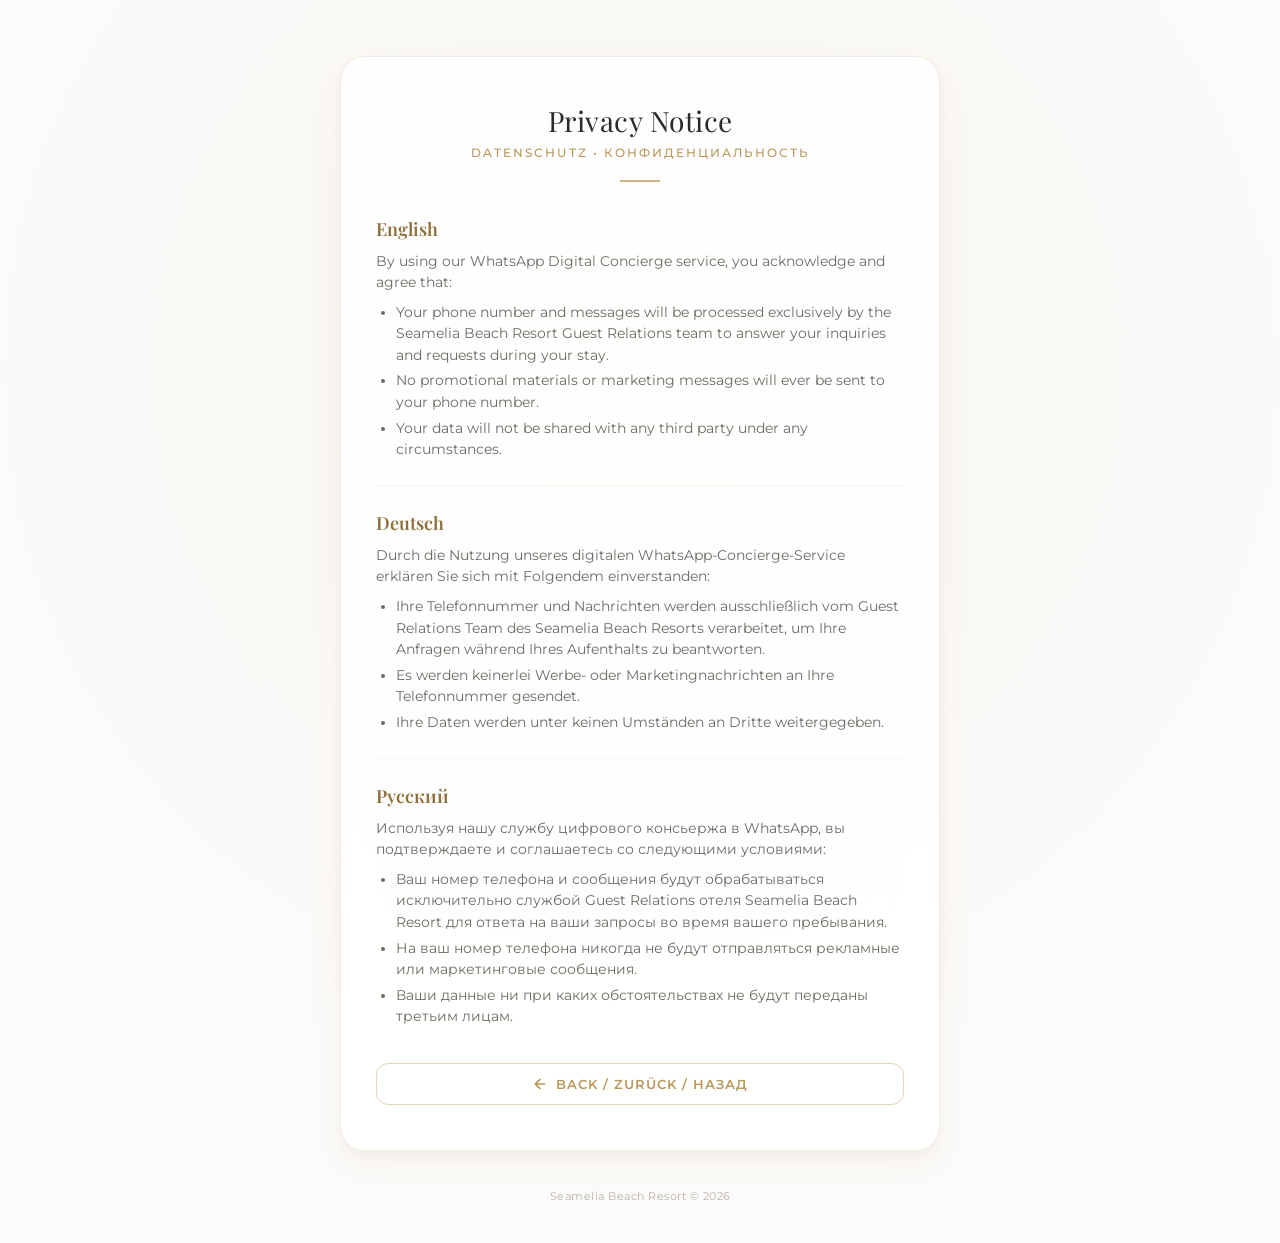
==== privacy.html @ d129071a "Add files via upload" ====
<!DOCTYPE html>
<html lang="en">
<head>
    <meta charset="UTF-8">
    <meta name="viewport" content="width=device-width, initial-scale=1.0">
    <meta name="robots" content="noindex, follow">
    <title>Privacy Notice | Seamelia Beach Resort</title>
    <link rel="preconnect" href="https://fonts.googleapis.com">
    <link rel="preconnect" href="https://fonts.gstatic.com" crossorigin>
    <link href="https://fonts.googleapis.com/css2?family=Montserrat:wght@300;400;500;600&family=Playfair+Display:wght@400;600&display=swap" rel="stylesheet">
    <link rel="stylesheet" href="style.css">
    <style>
        /* Contextual layout updates specifically for clean textual reading */
        .concierge-card {
            max-width: 600px;
            text-align: left;
            padding: 45px 35px;
        }
        .privacy-section {
            margin-bottom: 25px;
            border-bottom: 1px solid rgba(185, 151, 91, 0.1);
            padding-bottom: 20px;
        }
        .privacy-section:last-of-type {
            border-bottom: none;
            padding-bottom: 0;
        }
        .lang-title {
            font-family: 'Playfair Display', serif;
            font-size: 18px;
            color: var(--gold-dark);
            margin-bottom: 10px;
            font-weight: 600;
        }
        .privacy-text {
            font-size: 13.5px;
            line-height: 1.6;
            color: var(--text-muted);
        }
        .privacy-text ul {
            margin-top: 8px;
            padding-left: 20px;
        }
        .privacy-text li {
            margin-bottom: 4px;
        }
        .back-btn-container {
            margin-top: 35px;
        }
        .back-link {
            display: inline-flex;
            align-items: center;
            justify-content: center;
            gap: 8px;
            color: var(--gold);
            text-decoration: none;
            font-size: 13px;
            font-weight: 600;
            text-transform: uppercase;
            letter-spacing: 1px;
            border: 1px solid rgba(185, 151, 91, 0.4);
            padding: 12px 24px;
            border-radius: var(--radius-button);
            width: 100%;
            transition: var(--transition-smooth);
            background: transparent;
            cursor: pointer;
        }
        .back-link:hover {
            background-color: var(--gold);
            color: var(--white);
            border-color: var(--gold);
            transform: translateY(-1px);
        }
    </style>
</head>
<body>

    <div class="background-overlay" aria-hidden="true"></div>

    <main class="concierge-container" style="max-width: 600px;">
        <article class="concierge-card">
            <header class="concierge-header" style="text-align: center; margin-bottom: 35px;">
                <h1 class="title" style="font-size: 28px;">Privacy Notice</h1>
                <p class="subtitle">Datenschutz • Конфиденциальность</p>
                <div class="gold-divider" aria-hidden="true"></div>
            </header>

            <div class="privacy-content">
                <section class="privacy-section" lang="en">
                    <h2 class="lang-title">English</h2>
                    <div class="privacy-text">
                        <p>By using our WhatsApp Digital Concierge service, you acknowledge and agree that:</p>
                        <ul>
                            <li>Your phone number and messages will be processed exclusively by the Seamelia Beach Resort Guest Relations team to answer your inquiries and requests during your stay.</li>
                            <li>No promotional materials or marketing messages will ever be sent to your phone number.</li>
                            <li>Your data will not be shared with any third party under any circumstances.</li>
                        </ul>
                    </div>
                </section>

                <section class="privacy-section" lang="de">
                    <h2 class="lang-title">Deutsch</h2>
                    <div class="privacy-text">
                        <p>Durch die Nutzung unseres digitalen WhatsApp-Concierge-Service erklären Sie sich mit Folgendem einverstanden:</p>
                        <ul>
                            <li>Ihre Telefonnummer und Nachrichten werden ausschließlich vom Guest Relations Team des Seamelia Beach Resorts verarbeitet, um Ihre Anfragen während Ihres Aufenthalts zu beantworten.</li>
                            <li>Es werden keinerlei Werbe- oder Marketingnachrichten an Ihre Telefonnummer gesendet.</li>
                            <li>Ihre Daten werden unter keinen Umständen an Dritte weitergegeben.</li>
                        </ul>
                    </div>
                </section>

                <section class="privacy-section" lang="ru">
                    <h2 class="lang-title">Русский</h2>
                    <div class="privacy-text">
                        <p>Используя нашу службу цифрового консьержа в WhatsApp, вы подтверждаете и соглашаетесь со следующими условиями:</p>
                        <ul>
                            <li>Ваш номер телефона и сообщения будут обрабатываться исключительно службой Guest Relations отеля Seamelia Beach Resort для ответа на ваши запросы во время вашего пребывания.</li>
                            <li>На ваш номер телефона никогда не будут отправляться рекламные или маркетинговые сообщения.</li>
                            <li>Ваши данные ни при каких обстоятельствах не будут переданы третьим лицам.</li>
                        </ul>
                    </div>
                </section>
            </div>

            <div class="back-btn-container">
                <a href="index.html" class="back-link" aria-label="Go back to home page">
                    <svg width="16" height="16" viewBox="0 0 24 24" fill="none" stroke="currentColor" stroke-width="2.5" stroke-linecap="round" stroke-linejoin="round" aria-hidden="true">
                        <line x1="19" y1="12" x2="5" y2="12"></line>
                        <polyline points="12 19 5 12 12 5"></polyline>
                    </svg>
                    <span>Back / Zurück / Назад</span>
                </a>
            </div>
        </article>
    </main>

    <footer class="concierge-footer">
        <p class="powered-by">Seamelia Beach Resort &copy; 2026</p>
    </footer>

</body>
</html>
---- style.css ----
/* ==========================================================================
   Luxury Theme Architecture & Design Tokens
   ========================================================================== */
:root {
    --gold: #b9975b;
    --gold-light: #d4bc8d;
    --gold-dark: #8c6f39;
    --whatsapp-green: #25D366;
    --whatsapp-hover: #20ba5a;
    --white: #ffffff;
    --bg-light: #fcfbfa;
    --text-dark: #2c2a27;
    --text-muted: #6e6a64;
    --shadow-soft: 0 15px 35px rgba(185, 149, 91, 0.08), 0 5px 15px rgba(0, 0, 0, 0.04);
    --radius-card: 24px;
    --radius-button: 12px;
    --transition-smooth: all 0.4s cubic-bezier(0.25, 1, 0.5, 1);
}

/* ==========================================================================
   Reset & Base Layout
   ========================================================================== */
* {
    box-sizing: border-box;
    margin: 0;
    padding: 0;
}

body {
    font-family: 'Montserrat', sans-serif;
    background-color: var(--bg-light);
    color: var(--text-dark);
    min-height: 100vh;
    display: flex;
    flex-direction: column;
    justify-content: space-between;
    align-items: center;
    overflow-x: hidden;
    position: relative;
    padding: 20px;
}

/* Elegant radial glow background */
.background-overlay {
    position: absolute;
    top: 0;
    left: 0;
    right: 0;
    bottom: 0;
    background: radial-gradient(circle at 50% 30%, rgba(185, 151, 91, 0.06) 0%, transparent 70%);
    z-index: -1;
}

/* ==========================================================================
   Main Concierge Component (Mobile-First)
   ========================================================================== */
.concierge-container {
    flex: 1;
    display: flex;
    justify-content: center;
    align-items: center;
    width: 100%;
    max-width: 440px;
    margin-top: 4vh;
    margin-bottom: 2vh;
}

.concierge-card {
    background: rgba(255, 255, 255, 0.85);
    backdrop-filter: blur(20px);
    -webkit-backdrop-filter: blur(20px);
    border: 1px solid rgba(185, 151, 91, 0.18);
    border-radius: var(--radius-card);
    padding: 40px 30px;
    width: 100%;
    box-shadow: var(--shadow-soft);
    text-align: center;
    transform: translateY(20px);
    opacity: 0;
    animation: fadeInUp 0.8s cubic-bezier(0.25, 1, 0.5, 1) forwards;
}

/* Header Styling */
.concierge-header {
    margin-bottom: 30px;
}

.logo-wrapper {
    height: 70px;
    display: flex;
    justify-content: center;
    align-items: center;
    margin-bottom: 20px;
}

.hotel-logo {
    max-height: 100%;
    max-width: 180px;
    object-fit: contain;
}

.hotel-logo-fallback {
    font-family: 'Playfair Display', serif;
    font-size: 24px;
    letter-spacing: 4px;
    color: var(--gold);
    font-weight: 600;
}

.title {
    font-family: 'Playfair Display', serif;
    font-size: 26px;
    font-weight: 400;
    color: var(--text-dark);
    margin-bottom: 6px;
    letter-spacing: 0.5px;
}

.subtitle {
    font-size: 12px;
    text-transform: uppercase;
    letter-spacing: 2px;
    color: var(--gold);
    font-weight: 500;
}

.gold-divider {
    width: 40px;
    height: 1.5px;
    background-color: var(--gold);
    margin: 20px auto 0 auto;
    opacity: 0.7;
}

/* Body and Interactive Elements */
.welcome-message {
    font-size: 14px;
    line-height: 1.6;
    color: var(--text-muted);
    margin-bottom: 35px;
    font-weight: 400;
}

.checkbox-container {
    margin-bottom: 30px;
    text-align: left;
}

.custom-checkbox {
    display: grid;
    grid-template-columns: 24px 1fr;
    gap: 12px;
    align-items: flex-start;
    cursor: pointer;
    position: relative;
    user-select: none;
}

.custom-checkbox input {
    position: absolute;
    opacity: 0;
    cursor: pointer;
    height: 0;
    width: 0;
}

.checkmark {
    width: 22px;
    height: 22px;
    background-color: var(--white);
    border: 1px solid rgba(185, 151, 91, 0.4);
    border-radius: 6px;
    position: relative;
    transition: var(--transition-smooth);
    margin-top: 1px;
}

.custom-checkbox:hover input ~ .checkmark {
    border-color: var(--gold);
    box-shadow: 0 0 0 3px rgba(185, 151, 91, 0.1);
}

.custom-checkbox input:checked ~ .checkmark {
    background-color: var(--gold);
    border-color: var(--gold);
}

.checkmark::after {
    content: "";
    position: absolute;
    display: none;
    left: 7px;
    top: 3px;
    width: 5px;
    height: 10px;
    border: solid var(--white);
    border-width: 0 2px 2px 0;
    transform: rotate(45deg);
}

.custom-checkbox input:checked ~ .checkmark::after {
    display: block;
}

.label-text {
    font-size: 13px;
    line-height: 1.5;
    color: var(--text-dark);
}

/* Premium Accessible Buttons */
.whatsapp-btn {
    width: 100%;
    background-color: var(--whatsapp-green);
    color: var(--white);
    border: none;
    border-radius: var(--radius-button);
    padding: 16px 24px;
    font-family: 'Montserrat', sans-serif;
    font-size: 15px;
    font-weight: 500;
    letter-spacing: 0.5px;
    cursor: pointer;
    display: flex;
    justify-content: center;
    align-items: center;
    gap: 10px;
    box-shadow: 0 4px 12px rgba(37, 211, 102, 0.2);
    transition: var(--transition-smooth);
}

.whatsapp-btn:hover:not(:disabled) {
    background-color: var(--whatsapp-hover);
    transform: translateY(-2px);
    box-shadow: 0 6px 20px rgba(37, 211, 102, 0.3);
}

.whatsapp-btn:active:not(:disabled) {
    transform: translateY(0);
}

.whatsapp-btn:disabled {
    background-color: #e0deda;
    color: #a6a29c;
    box-shadow: none;
    cursor: not-allowed;
    border: 1px solid rgba(0, 0, 0, 0.05);
}

.whatsapp-icon {
    transition: var(--transition-smooth);
}

/* Focus Management for Accessibility */
input:focus-visible ~ .checkmark,
button:focus-visible,
a:focus-visible {
    outline: 2px solid var(--gold);
    outline-offset: 3px;
}

/* ==========================================================================
   Footer Section
   ========================================================================== */
.concierge-footer {
    width: 100%;
    text-align: center;
    padding: 20px 0;
    z-index: 10;
}

.footer-link {
    font-size: 12px;
    color: var(--text-muted);
    text-decoration: none;
    letter-spacing: 1px;
    text-transform: uppercase;
    transition: var(--transition-smooth);
    display: inline-block;
    margin-bottom: 8px;
}

.footer-link:hover {
    color: var(--gold);
}

.powered-by {
    font-size: 11px;
    color: #b5b1a9;
    letter-spacing: 0.5px;
}

/* ==========================================================================
   Animations
   ========================================================================== */
@keyframes fadeInUp {
    from {
        opacity: 0;
        transform: translateY(30px);
    }
    to {
        opacity: 1;
        transform: translateY(0);
    }
}

/* ==========================================================================
   Responsive Architecture adjustments
   ========================================================================== */
@media (max-width: 360px) {
    .concierge-card {
        padding: 30px 20px;
    }
    .title {
        font-size: 22px;
    }
}
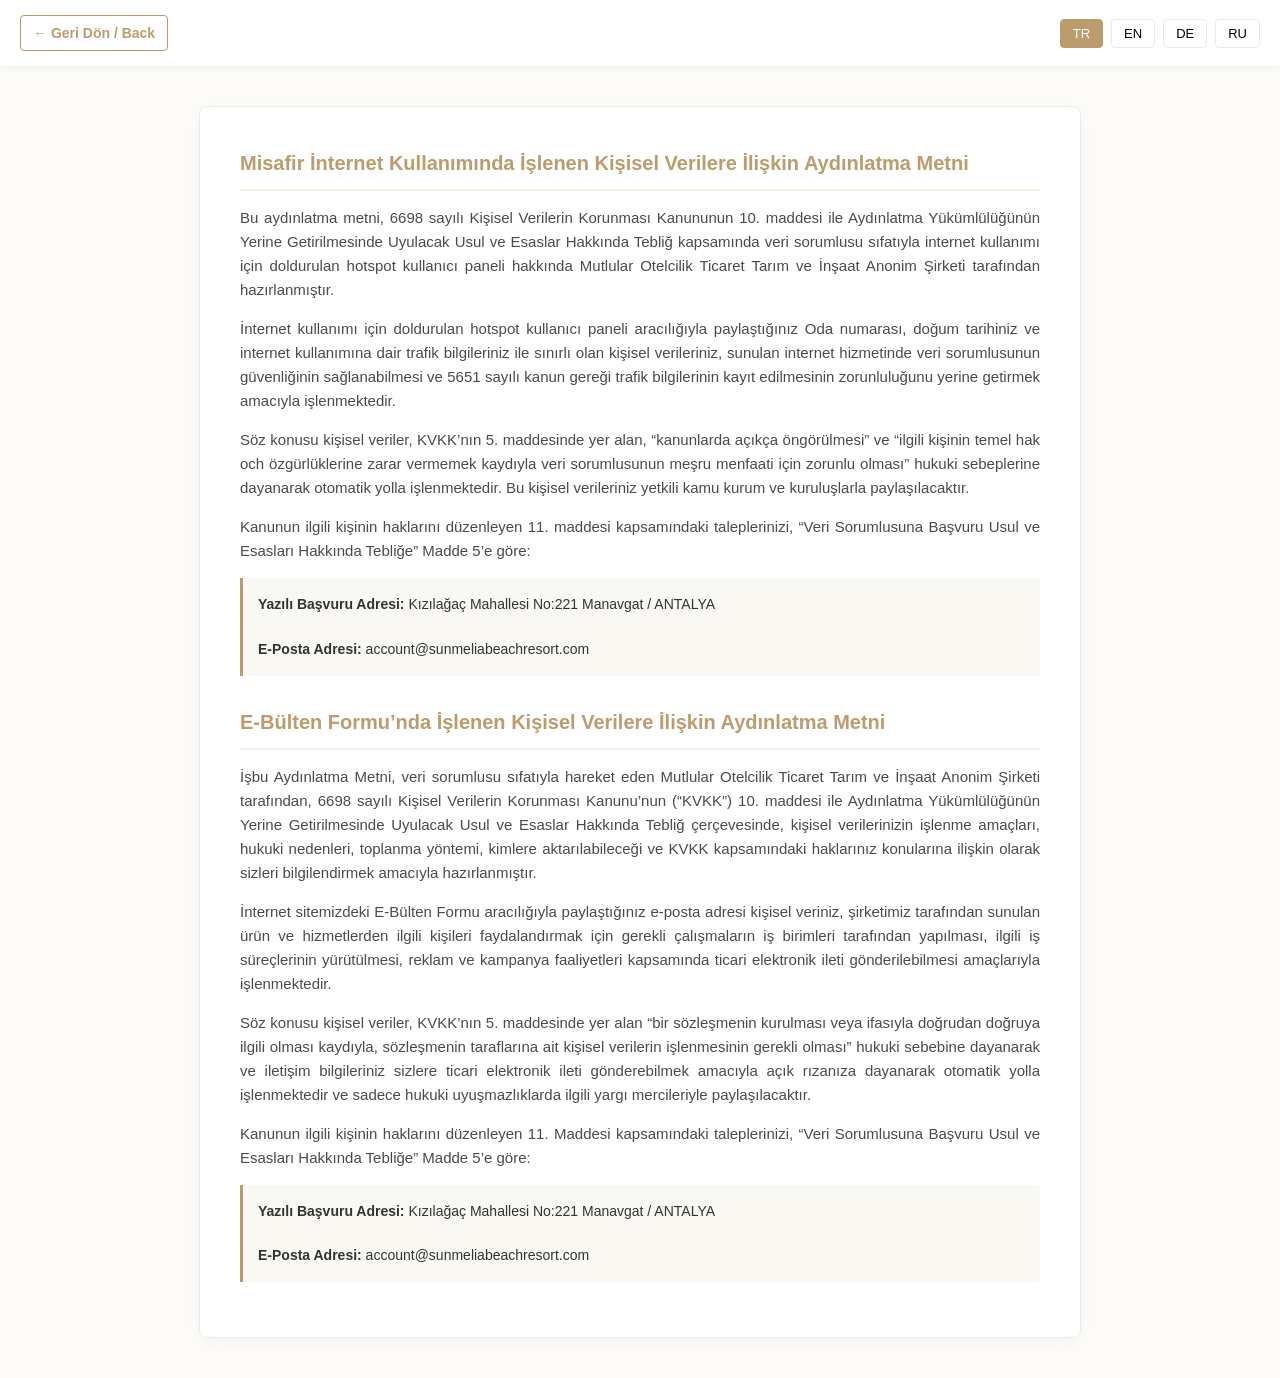
==== commit 65c670e4: "seamelia" ====
--- a/privacy.html
+++ b/privacy.html
@@ -1,144 +1,223 @@
 <!DOCTYPE html>
-<html lang="en">
+<html lang="tr">
 <head>
     <meta charset="UTF-8">
     <meta name="viewport" content="width=device-width, initial-scale=1.0">
-    <meta name="robots" content="noindex, follow">
-    <title>Privacy Notice | Seamelia Beach Resort</title>
-    <link rel="preconnect" href="https://fonts.googleapis.com">
-    <link rel="preconnect" href="https://fonts.gstatic.com" crossorigin>
-    <link href="https://fonts.googleapis.com/css2?family=Montserrat:wght@300;400;500;600&family=Playfair+Display:wght@400;600&display=swap" rel="stylesheet">
-    <link rel="stylesheet" href="style.css">
+    <title>KVKK Aydınlatma Metni - Seamelia Beach Resort</title>
     <style>
-        /* Contextual layout updates specifically for clean textual reading */
-        .concierge-card {
-            max-width: 600px;
-            text-align: left;
-            padding: 45px 35px;
-        }
-        .privacy-section {
-            margin-bottom: 25px;
-            border-bottom: 1px solid rgba(185, 151, 91, 0.1);
-            padding-bottom: 20px;
-        }
-        .privacy-section:last-of-type {
-            border-bottom: none;
-            padding-bottom: 0;
-        }
-        .lang-title {
-            font-family: 'Playfair Display', serif;
-            font-size: 18px;
-            color: var(--gold-dark);
-            margin-bottom: 10px;
-            font-weight: 600;
-        }
-        .privacy-text {
-            font-size: 13.5px;
+        body {
+            font-family: 'Helvetica Neue', Arial, sans-serif;
+            background-color: #fcfbf7;
+            color: #333333;
             line-height: 1.6;
-            color: var(--text-muted);
-        }
-        .privacy-text ul {
-            margin-top: 8px;
-            padding-left: 20px;
-        }
-        .privacy-text li {
-            margin-bottom: 4px;
-        }
-        .back-btn-container {
-            margin-top: 35px;
-        }
-        .back-link {
+            margin: 0;
+            padding: 0;
+        }
+        .navbar {
+            background-color: #ffffff;
+            padding: 15px 20px;
+            box-shadow: 0 2px 4px rgba(0,0,0,0.05);
+            display: flex;
+            justify-content: space-between;
+            align-items: center;
+            position: sticky;
+            top: 0;
+            z-index: 100;
+        }
+        .back-btn {
+            text-decoration: none;
+            color: #bc9c6c;
+            font-weight: bold;
             display: inline-flex;
             align-items: center;
-            justify-content: center;
+            font-size: 14px;
+            border: 1px solid #bc9c6c;
+            padding: 6px 12px;
+            border-radius: 4px;
+            transition: all 0.3s ease;
+        }
+        .back-btn:hover {
+            background-color: #bc9c6c;
+            color: #ffffff;
+        }
+        .lang-tabs {
+            display: flex;
             gap: 8px;
-            color: var(--gold);
-            text-decoration: none;
+        }
+        .tab-btn {
+            background: #ffffff;
+            border: 1px solid #eaeaea;
+            padding: 6px 12px;
+            cursor: pointer;
+            border-radius: 4px;
             font-size: 13px;
-            font-weight: 600;
-            text-transform: uppercase;
-            letter-spacing: 1px;
-            border: 1px solid rgba(185, 151, 91, 0.4);
-            padding: 12px 24px;
-            border-radius: var(--radius-button);
-            width: 100%;
-            transition: var(--transition-smooth);
-            background: transparent;
-            cursor: pointer;
-        }
-        .back-link:hover {
-            background-color: var(--gold);
-            color: var(--white);
-            border-color: var(--gold);
-            transform: translateY(-1px);
+            font-weight: 500;
+            transition: all 0.2s ease;
+        }
+        .tab-btn.active {
+            background-color: #bc9c6c;
+            color: white;
+            border-color: #bc9c6c;
+        }
+        .container {
+            max-width: 800px;
+            margin: 40px auto;
+            background: #ffffff;
+            padding: 40px;
+            border-radius: 8px;
+            box-shadow: 0 4px 15px rgba(0,0,0,0.03);
+            border: 1px solid #eaeaea;
+        }
+        h1 {
+            color: #bc9c6c;
+            font-size: 20px;
+            border-bottom: 2px solid #f4efe2;
+            padding-bottom: 10px;
+            margin-top: 30px;
+            margin-bottom: 15px;
+        }
+        h1:first-of-type {
+            margin-top: 0;
+        }
+        p {
+            font-size: 15px;
+            text-align: justify;
+            margin-bottom: 15px;
+            color: #4a4a4a;
+        }
+        .address-box {
+            background-color: #faf8f2;
+            border-left: 3px solid #bc9c6c;
+            padding: 15px;
+            margin: 15px 0;
+            border-radius: 0 4px 4px 0;
+            font-size: 14px;
+        }
+        .lang-content {
+            display: none;
+        }
+        .lang-content.active {
+            display: block;
         }
     </style>
 </head>
 <body>
 
-    <div class="background-overlay" aria-hidden="true"></div>
-
-    <main class="concierge-container" style="max-width: 600px;">
-        <article class="concierge-card">
-            <header class="concierge-header" style="text-align: center; margin-bottom: 35px;">
-                <h1 class="title" style="font-size: 28px;">Privacy Notice</h1>
-                <p class="subtitle">Datenschutz • Конфиденциальность</p>
-                <div class="gold-divider" aria-hidden="true"></div>
-            </header>
-
-            <div class="privacy-content">
-                <section class="privacy-section" lang="en">
-                    <h2 class="lang-title">English</h2>
-                    <div class="privacy-text">
-                        <p>By using our WhatsApp Digital Concierge service, you acknowledge and agree that:</p>
-                        <ul>
-                            <li>Your phone number and messages will be processed exclusively by the Seamelia Beach Resort Guest Relations team to answer your inquiries and requests during your stay.</li>
-                            <li>No promotional materials or marketing messages will ever be sent to your phone number.</li>
-                            <li>Your data will not be shared with any third party under any circumstances.</li>
-                        </ul>
-                    </div>
-                </section>
-
-                <section class="privacy-section" lang="de">
-                    <h2 class="lang-title">Deutsch</h2>
-                    <div class="privacy-text">
-                        <p>Durch die Nutzung unseres digitalen WhatsApp-Concierge-Service erklären Sie sich mit Folgendem einverstanden:</p>
-                        <ul>
-                            <li>Ihre Telefonnummer und Nachrichten werden ausschließlich vom Guest Relations Team des Seamelia Beach Resorts verarbeitet, um Ihre Anfragen während Ihres Aufenthalts zu beantworten.</li>
-                            <li>Es werden keinerlei Werbe- oder Marketingnachrichten an Ihre Telefonnummer gesendet.</li>
-                            <li>Ihre Daten werden unter keinen Umständen an Dritte weitergegeben.</li>
-                        </ul>
-                    </div>
-                </section>
-
-                <section class="privacy-section" lang="ru">
-                    <h2 class="lang-title">Русский</h2>
-                    <div class="privacy-text">
-                        <p>Используя нашу службу цифрового консьержа в WhatsApp, вы подтверждаете и соглашаетесь со следующими условиями:</p>
-                        <ul>
-                            <li>Ваш номер телефона и сообщения будут обрабатываться исключительно службой Guest Relations отеля Seamelia Beach Resort для ответа на ваши запросы во время вашего пребывания.</li>
-                            <li>На ваш номер телефона никогда не будут отправляться рекламные или маркетинговые сообщения.</li>
-                            <li>Ваши данные ни при каких обстоятельствах не будут переданы третьим лицам.</li>
-                        </ul>
-                    </div>
-                </section>
-            </div>
-
-            <div class="back-btn-container">
-                <a href="index.html" class="back-link" aria-label="Go back to home page">
-                    <svg width="16" height="16" viewBox="0 0 24 24" fill="none" stroke="currentColor" stroke-width="2.5" stroke-linecap="round" stroke-linejoin="round" aria-hidden="true">
-                        <line x1="19" y1="12" x2="5" y2="12"></line>
-                        <polyline points="12 19 5 12 12 5"></polyline>
-                    </svg>
-                    <span>Back / Zurück / Назад</span>
-                </a>
-            </div>
-        </article>
-    </main>
-
-    <footer class="concierge-footer">
-        <p class="powered-by">Seamelia Beach Resort &copy; 2026</p>
-    </footer>
+    <div class="navbar">
+        <a href="index.html" class="back-btn">← Geri Dön / Back</a>
+        <div class="lang-tabs">
+            <button class="tab-btn active" onclick="switchLang('tr')">TR</button>
+            <button class="tab-btn" onclick="switchLang('en')">EN</button>
+            <button class="tab-btn" onclick="switchLang('de')">DE</button>
+            <button class="tab-btn" onclick="switchLang('ru')">RU</button>
+        </div>
+    </div>
+
+    <div class="container">
+        
+        <div id="lang-tr" class="lang-content active">
+            <h1>Misafir İnternet Kullanımında İşlenen Kişisel Verilere İlişkin Aydınlatma Metni</h1>
+            <p>Bu aydınlatma metni, 6698 sayılı Kişisel Verilerin Korunması Kanununun 10. maddesi ile Aydınlatma Yükümlülüğünün Yerine Getirilmesinde Uyulacak Usul ve Esaslar Hakkında Tebliğ kapsamında veri sorumlusu sıfatıyla internet kullanımı için doldurulan hotspot kullanıcı paneli hakkında Mutlular Otelcilik Ticaret Tarım ve İnşaat Anonim Şirketi tarafından hazırlanmıştır.</p>
+            <p>İnternet kullanımı için doldurulan hotspot kullanıcı paneli aracılığıyla paylaştığınız Oda numarası, doğum tarihiniz ve internet kullanımına dair trafik bilgileriniz ile sınırlı olan kişisel verileriniz, sunulan internet hizmetinde veri sorumlusunun güvenliğinin sağlanabilmesi ve 5651 sayılı kanun gereği trafik bilgilerinin kayıt edilmesinin zorunluluğunu yerine getirmek amacıyla işlenmektedir.</p>
+            <p>Söz konusu kişisel veriler, KVKK’nın 5. maddesinde yer alan, “kanunlarda açıkça öngörülmesi” ve “ilgili kişinin temel hak och özgürlüklerine zarar vermemek kaydıyla veri sorumlusunun meşru menfaati için zorunlu olması” hukuki sebeplerine dayanarak otomatik yolla işlenmektedir. Bu kişisel verileriniz yetkili kamu kurum ve kuruluşlarla paylaşılacaktır.</p>
+            <p>Kanunun ilgili kişinin haklarını düzenleyen 11. maddesi kapsamındaki taleplerinizi, “Veri Sorumlusuna Başvuru Usul ve Esasları Hakkında Tebliğe” Madde 5’e göre:</p>
+            <div class="address-box">
+                <strong>Yazılı Başvuru Adresi:</strong> Kızılağaç Mahallesi No:221 Manavgat / ANTALYA<br><br>
+                <strong>E-Posta Adresi:</strong> account@sunmeliabeachresort.com
+            </div>
+
+            <h1>E-Bülten Formu’nda İşlenen Kişisel Verilere İlişkin Aydınlatma Metni</h1>
+            <p>İşbu Aydınlatma Metni, veri sorumlusu sıfatıyla hareket eden Mutlular Otelcilik Ticaret Tarım ve İnşaat Anonim Şirketi tarafından, 6698 sayılı Kişisel Verilerin Korunması Kanunu’nun (“KVKK”) 10. maddesi ile Aydınlatma Yükümlülüğünün Yerine Getirilmesinde Uyulacak Usul ve Esaslar Hakkında Tebliğ çerçevesinde, kişisel verilerinizin işlenme amaçları, hukuki nedenleri, toplanma yöntemi, kimlere aktarılabileceği ve KVKK kapsamındaki haklarınız konularına ilişkin olarak sizleri bilgilendirmek amacıyla hazırlanmıştır.</p>
+            <p>İnternet sitemizdeki E-Bülten Formu aracılığıyla paylaştığınız e-posta adresi kişisel veriniz, şirketimiz tarafından sunulan ürün ve hizmetlerden ilgili kişileri faydalandırmak için gerekli çalışmaların iş birimleri tarafından yapılması, ilgili iş süreçlerinin yürütülmesi, reklam ve kampanya faaliyetleri kapsamında ticari elektronik ileti gönderilebilmesi amaçlarıyla işlenmektedir.</p>
+            <p>Söz konusu kişisel veriler, KVKK’nın 5. maddesinde yer alan “bir sözleşmenin kurulması veya ifasıyla doğrudan doğruya ilgili olması kaydıyla, sözleşmenin taraflarına ait kişisel verilerin işlenmesinin gerekli olması” hukuki sebebine dayanarak ve iletişim bilgileriniz sizlere ticari elektronik ileti gönderebilmek amacıyla açık rızanıza dayanarak otomatik yolla işlenmektedir ve sadece hukuki uyuşmazlıklarda ilgili yargı mercileriyle paylaşılacaktır.</p>
+            <p>Kanunun ilgili kişinin haklarını düzenleyen 11. Maddesi kapsamındaki taleplerinizi, “Veri Sorumlusuna Başvuru Usul ve Esasları Hakkında Tebliğe” Madde 5’e göre:</p>
+            <div class="address-box">
+                <strong>Yazılı Başvuru Adresi:</strong> Kızılağaç Mahallesi No:221 Manavgat / ANTALYA<br><br>
+                <strong>E-Posta Adresi:</strong> account@sunmeliabeachresort.com
+            </div>
+        </div>
+
+        <div id="lang-en" class="lang-content">
+            <h1>Clarification Text on Personal Data Processed in Guest Internet Usage</h1>
+            <p>This clarification text has been prepared by Mutlular Otelcilik Ticaret Tarım ve İnşaat Anonim Şirketi, in the capacity of data controller, within the scope of Article 10 of the Personal Data Protection Law No. 6698 and the Communiqué on the Procedures and Principles to be Followed in Fulfilling the Obligation to Clarify, regarding the hotspot user panel filled out for internet use.</p>
+            <p>Your personal data, limited to your Room number, date of birth, and internet usage traffic information shared through the hotspot user panel filled out for internet use, are processed in order to ensure the security of the data controller in the internet service provided and to fulfill the obligation to record traffic information pursuant to Law No. 5651.</p>
+            <p>The personal data in question are processed automatically based on the legal grounds set forth in Article 5 of the KVKK, namely "explicitly prescribed by law" and "necessary for the legitimate interests of the data controller, provided that it does not harm the fundamental rights and freedoms of the data subject". This personal data will be shared with authorized public institutions and organizations.</p>
+            <p>Your requests within the scope of Article 11 of the Law, which regulates the rights of the data subject, according to Article 5 of the "Communiqué on the Procedures and Principles of Application to the Data Controller":</p>
+            <div class="address-box">
+                <strong>Written Application Address:</strong> Kızılağaç Mahallesi No:221 Manavgat / ANTALYA<br><br>
+                <strong>E-Mail Address:</strong> account@sunmeliabeachresort.com
+            </div>
+
+            <h1>Clarification Text on Personal Data Processed in the E-Newsletter Form</h1>
+            <p>This Clarification Text has been prepared by Mutlular Otelcilik Ticaret Tarım ve İnşaat Anonim Şirketi, acting in the capacity of data controller, within the framework of Article 10 of the Personal Data Protection Law No. 6698 ("KVKK") and the Communiqué on the Procedures and Principles to be Followed in Fulfilling the Obligation to Clarify, in order to inform you about the purposes of processing your personal data, legal grounds, method of collection, to whom it can be transferred, and your rights within the scope of KVKK.</p>
+            <p>Your e-mail address personal data, which you share through the E-Newsletter Form on our website, is processed for the purposes of carrying out the necessary work by business units to enable data subjects to benefit from the products and services offered by our company, executing relevant business processes, and sending commercial electronic messages within the scope of advertising and campaign activities.</p>
+            <p>The personal data in question are processed automatically based on the legal ground in Article 5 of the KVKK, "provided that it is directly related to the establishment or performance of a contract, the processing of personal data belonging to the parties to the contract is necessary", and based on your explicit consent in order to send commercial electronic messages to your contact information, and will only be shared with the relevant judicial authorities in legal disputes.</p>
+            <p>Your requests within the scope of Article 11 of the Law, which regulates the rights of the data subject, according to Article 5 of the "Communiqué on the Procedures and Principles of Application to the Data Controller":</p>
+            <div class="address-box">
+                <strong>Written Application Address:</strong> Kızılağaç Mahallesi No:221 Manavgat / ANTALYA<br><br>
+                <strong>E-Mail Address:</strong> account@sunmeliabeachresort.com
+            </div>
+        </div>
+
+        <div id="lang-de" class="lang-content">
+            <h1>Aufklärungstext über die bei der Internetnutzung von Gästen verarbeiteten personenbezogenen Daten</h1>
+            <p>Dieser Aufklärungstext wurde von Mutlular Otelcilik Ticaret Tarım ve İnşaat Anonim Şirketi in ihrer Eigenschaft als Datenverantwortlicher im Rahmen von Artikel 10 des Gesetzes zum Schutz personenbezogener Daten Nr. 6698 und dem Communiqué über die Verfahren und Grundsätze, die bei der Erfüllung der Aufklärungspflicht zu beachten sind, bezüglich des für die Internetnutzung ausgefüllten Hotspot-Benutzerpanels erstellt.</p>
+            <p>Ihre personenbezogenen Daten, die auf Ihre Zimmernummer, Ihr Geburtsdatum und die über das Hotspot-Benutzerpanel geteilten Daten zum Internet-Verkehr beschränkt sind, werden verarbeitet, um die Sicherheit des Datenverantwortlichen bei dem angebotenen Internetdienst zu gewährleisten und die Verpflichtung zur Aufzeichnung von Verkehrsinformationen gemäß dem Gesetz Nr. 5651 zu erfüllen.</p>
+            <p>Die betreffenden personenbezogenen Daten werden automatisch auf der Grundlage der rechtlichen Gründe verarbeitet, die in Artikel 5 des KVKK aufgeführt sind: „gesetzlich ausdrücklich vorgesehen“ und „für die berechtigten Interessen des Datenverantwortlichen erforderlich, sofern die Grundrechte und Grundfreiheiten der betroffenen Person nicht beeinträchtigt werden“. Diese personenbezogenen Daten werden an autorisierte öffentliche Institutionen und Organisationen weitergegeben.</p>
+            <p>Ihre Anträge im Rahmen von Artikel 11 des Gesetzes, der die Rechte der betroffenen Person regelt, gemäß Artikel 5 des „Communiqué über die Verfahren und Grundsätze der Antragstellung an den Datenverantwortlichen“:</p>
+            <div class="address-box">
+                <strong>Schriftliche Bewerbungsadresse:</strong> Kızılağaç Mahallesi No:221 Manavgat / ANTALYA<br><br>
+                <strong>E-Mail-Adresse:</strong> account@sunmeliabeachresort.com
+            </div>
+
+            <h1>Aufklärungstext über im E-Newsletter-Formular verarbeitete personenbezogene Daten</h1>
+            <p>Dieser Aufklärungstext wurde von Mutlular Otelcilik Ticaret Tarım ve İnşaat Anonim Şirketi, die als Datenverantwortlicher handelt, im Rahmen von Artikel 10 des Gesetzes zum Schutz personenbezogener Daten Nr. 6698 („KVKK“) und dem Communiqué über die Verfahren und Grundsätze, die bei der Erfüllung der Aufklärungspflicht zu beachten sind, erstellt, um Sie über die Zwecke der Verarbeitung Ihrer personenbezogenen Daten, rechtliche Gründe, Erhebungsmethode, an wen sie übermittelt werden können und Ihre Rechte im Rahmen des KVKK zu informieren.</p>
+            <p>Ihre E-Mail-Adresse als personenbezogenes Datum, das Sie über das E-Newsletter-Formular auf unserer Website teilen, wird zu dem Zweck verarbeitet, die notwendigen Arbeiten durch die Geschäftsbereiche durchzuführen, damit die betroffenen Personen von den von unserem Unternehmen angebotenen Produkten und Dienstleistungen profitieren können, die entsprechenden Geschäftsprozesse auszuführen und kommerzielle elektronische Mitteilungen im Rahmen von Werbe- und Kampagnenaktivitäten zu versenden.</p>
+            <p>Die betreffenden personenbezogenen Daten werden automatisch auf der Grundlage des rechtlichen Grundes in Artikel 5 des KVKK verarbeitet: „vorausgesetzt, dass es in direktem Zusammenhang mit der Begründung oder Erfüllung eines Vertrages steht, ist die Verarbeitung personenbezogener Daten der Vertragsparteien erforderlich“, und basierend auf Ihrer ausdrücklichen Einwilligung, um kommerzielle elektronische Mitteilungen an Ihre Kontaktinformationen zu senden, und werden nur bei rechtlichen Streitigkeiten an die zuständigen Justizbehörden weitergegeben.</p>
+            <p>Ihre Anträge im Rahmen von Artikel 11 des Gesetzes, der die Rechte der betroffenen Person regelt, gemäß Artikel 5 des „Communiqué über die Verfahren und Grundsätze der Antragstellung an den Datenverantwortlichen“:</p>
+            <div class="address-box">
+                <strong>Schriftliche Bewerbungsadresse:</strong> Kızılağaç Mahallesi No:221 Manavgat / ANTALYA<br><br>
+                <strong>E-Mail-Adresse:</strong> account@sunmeliabeachresort.com
+            </div>
+        </div>
+
+        <div id="lang-ru" class="lang-content">
+            <h1>Разъяснительный текст о персональных данных, обрабатываемых при использовании интернета гостями</h1>
+            <p>Настоящий разъяснительный текст подготовлен компанией Mutlular Otelcilik Ticaret Tarım ve İnşaat Anonim Şirketi в качестве оператора персональных данных в соответствии со статьей 10 Закона о защите персональных данных № 6698 и Коммюнике о процедурах и принципах, соблюдаемых при выполнении обязательства по разъяснению, касательно панели пользователя хот-спота, заполняемой для использования интернета.</p>
+            <p>Ваши персональные данные, ограниченные номером комнаты, датой рождения и информацией о интернет-трафике, переданные через панель пользователя хот-спота для использования интернета, обрабатываются в целях обеспечения безопасности оператора в предоставляемой интернет-услуге и выполнения обязательства по регистрации информации о трафике в соответствии с Законом № 5651.</p>
+            <p>Указанные персональные данные обрабатываются автоматически на основании правовых причин, изложенных в статье 5 KVKK: «прямо предусмотрено законом» и «необходимо для законных интересов оператора, при условии, что это не нарушает основные права и свободы субъекта данных». Эти персональные данные будут передаваться уполномоченным государственным органам и организациям.</p>
+            <p>Ваши запросы в рамках статьи 11 Закона, регулирующей права субъекта данных, в соответствии со статьей 5 «Коммюнике о процедурах и принципах обращения к оператору персональных данных»:</p>
+            <div class="address-box">
+                <strong>Адрес для письменного обращения:</strong> Kızılağaç Mahallesi No:221 Manavgat / ANTALYA<br><br>
+                <strong>Адрес электронной почты:</strong> account@sunmeliabeachresort.com
+            </div>
+
+            <h1>Разъяснительный текст о персональных данных, обрабатываемых в форме подписки на электронный бюллетень</h1>
+            <p>Настоящий Разъяснительный текст подготовлен компанией Mutlular Otelcilik Ticaret Tarım ve İnşaat Anonim Şirketi, действующей в качестве оператора персональных данных, в рамках статьи 10 Закона о защите персональных данных № 6698 («KVKK») и Коммюнике о процедурах и принципах, соблюдаемых при выполнении обязательства по разъяснению, с целью информирования вас о целях обработки ваших персональных данных, правовых основаниях, методе сбора, лицах, которым они могут быть переданы, и ваших правах в рамках KVKK.</p>
+            <p>Ваш адрес электронной почты (персональные данные), которым вы делитесь через форму подписки на электронный бюллетень на нашем веб-сайте, обрабатывается в целях проведения необходимых работ бизнес-подразделениями для предоставления субъектам данных возможности пользоваться продуктами и услугами, предлагаемыми нашей компанией, выполнения соответствующих бизнес-процессов, а также отправки коммерческих электронных сообщений в рамках рекламных акций и кампаний.</p>
+            <p>Указанные персональные данные обрабатываются автоматически на основании правового основания, изложенного в статье 5 KVKK: «при условии, что это непосредственно связано с заключением или исполнением договора, обработка персональных данных, принадлежащих сторонам договора, является необходимой», а также на основании вашего явного согласия с целью отправки коммерческих электронных сообщений на ваши контактные данные, и будут передаваться только соответствующим судебным органам в случае возникновения правовых споров.</p>
+            <p>Ваши запросы в рамках статьи 11 Закона, регулирующей права субъекта данных, в соответствии со статьей 5 «Коммюнике о процедурах и принципах обращения к оператору персональных данных»:</p>
+            <div class="address-box">
+                <strong>Адрес для письменного обращения:</strong> Kızılağaç Mahallesi No:221 Manavgat / ANTALYA<br><br>
+                <strong>Адрес электронной почты:</strong> account@sunmeliabeachresort.com
+            </div>
+        </div>
+
+    </div>
+
+    <script>
+        function switchLang(lang) {
+            // Tüm içerikleri gizle
+            document.querySelectorAll('.lang-content').forEach(el => el.classList.remove('active'));
+            // Seçilen dili göster
+            document.getElementById('lang-' + lang).classList.add('active');
+            
+            // Tüm butonların aktifliğini kaldır
+            document.querySelectorAll('.tab-btn').forEach(btn => btn.classList.remove('active'));
+            // Tıklanan butonu aktif yap
+            event.target.classList.add('active');
+        }
+    </script>
 
 </body>
 </html>
